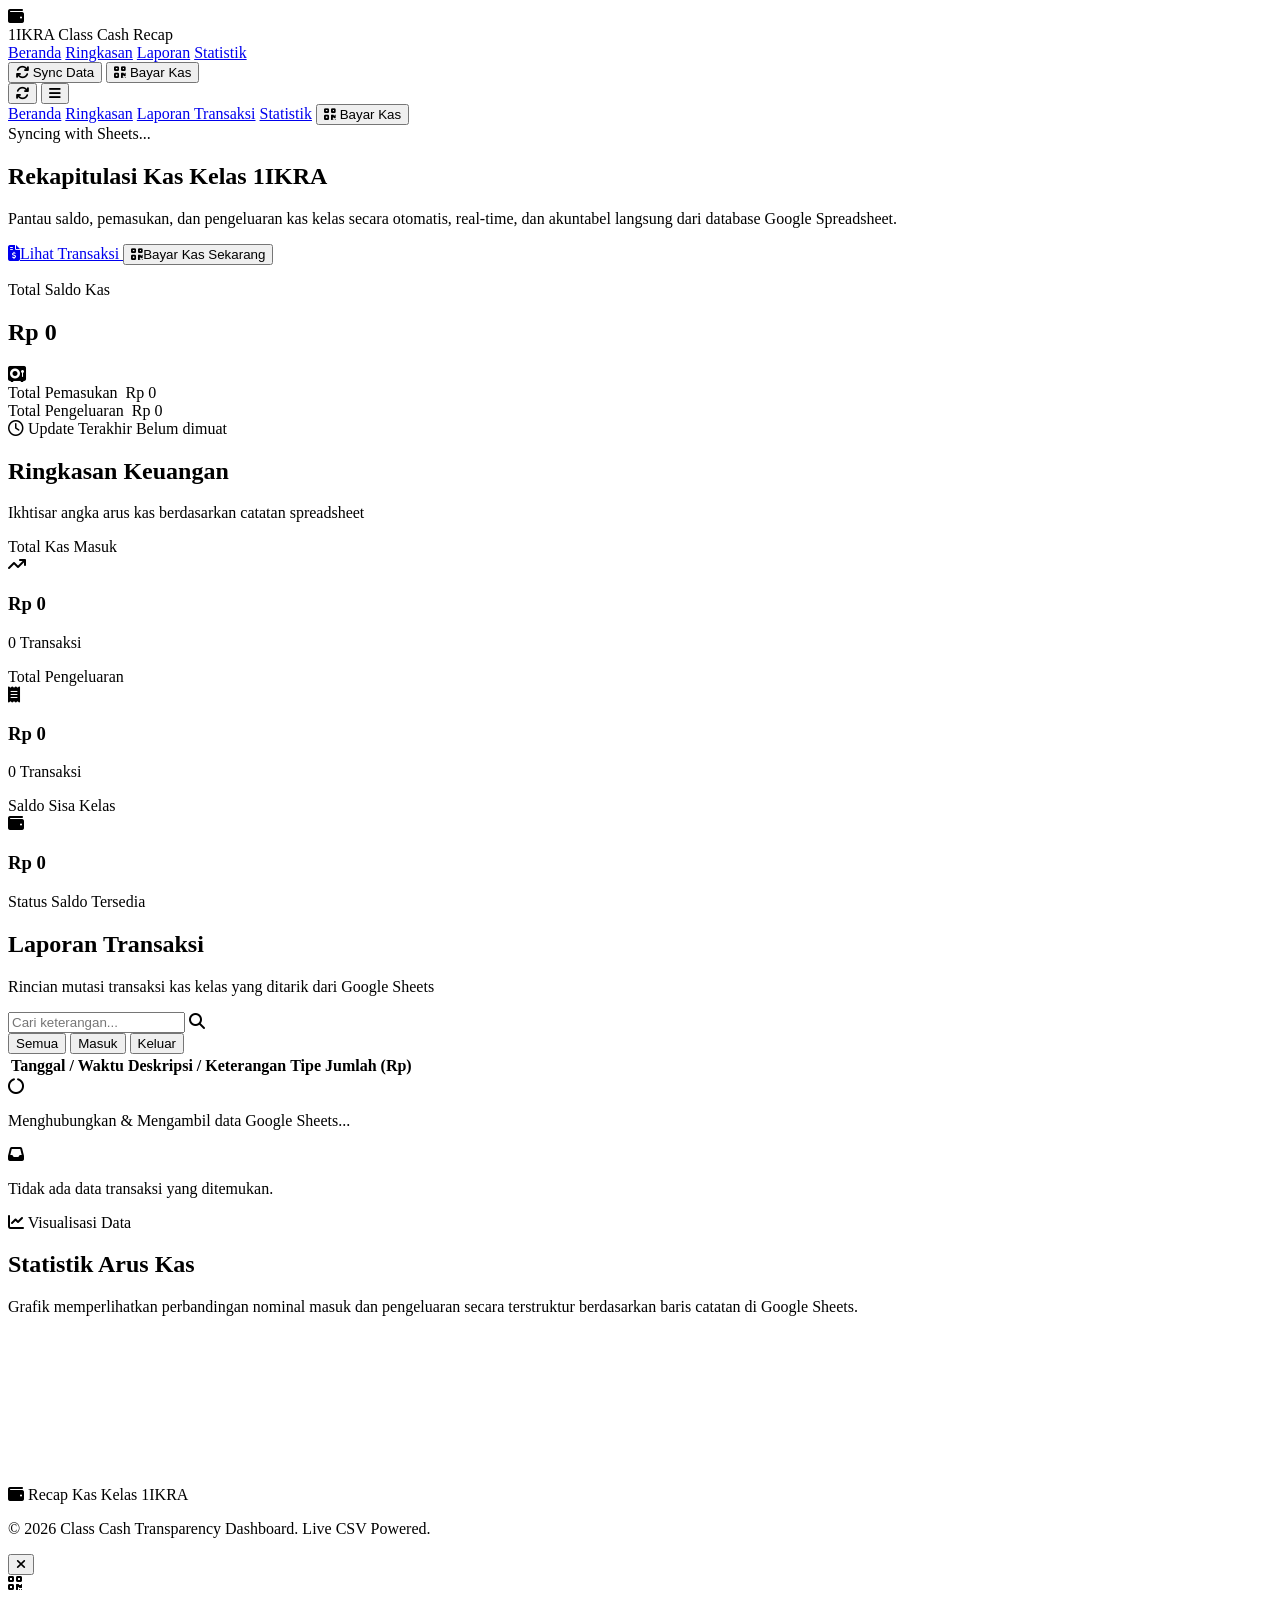
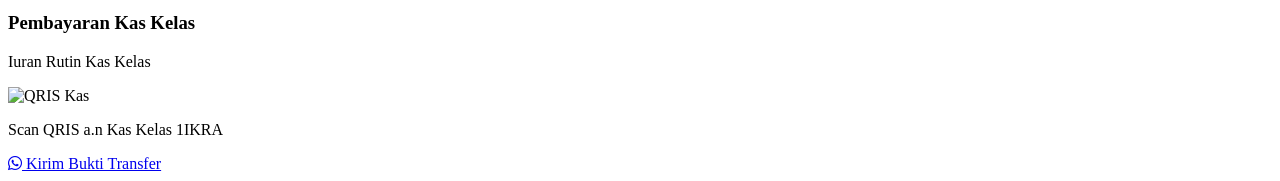
==== index.html @ 141a4d91 "perubahan pertama" ====
<!DOCTYPE html>
<html lang="id" class="scroll-smooth">
<head>
    <meta charset="UTF-8">
    <meta name="viewport" content="width=device-width, initial-scale=1.0">
    <title>Recap Kas Kelas - Live Google Sheets</title>
    <!-- Tailwind CSS CDN -->
    <script src="https://cdn.tailwindcss.com"></script>
    <!-- Font Awesome Icons -->
    <link rel="stylesheet" href="https://cdnjs.cloudflare.com/ajax/libs/font-awesome/6.4.0/css/all.min.css">
    <!-- Google Fonts Inter -->
    <link href="https://fonts.googleapis.com/css2?family=Inter:wght@300;400;500;600;700;800&display=swap" rel="stylesheet">
    <!-- Chart.js CDN -->
    <script src="https://cdn.jsdelivr.net/npm/chart.js"></script>
    <!-- PapaParse CDN for Google Sheets CSV Processing -->
    <script src="https://cdnjs.cloudflare.com/ajax/libs/PapaParse/5.3.2/papaparse.min.js"></script>
    <!-- Custom Stylesheet -->
    <link rel="stylesheet" href="style.css">
</head>
<body class="bg-slate-50 text-slate-800 font-sans antialiased selection:bg-indigo-500 selection:text-white min-h-screen flex flex-col justify-between">

    <!-- Header & Navigation -->
    <header class="sticky top-0 z-40 bg-white/90 backdrop-blur-md border-b border-slate-200 transition-all">
        <div class="max-w-7xl mx-auto px-4 sm:px-6 lg:px-8">
            <div class="flex items-center justify-between h-16">
                <!-- Logo / Class Name -->
                <div class="flex items-center space-x-3">
                    <div class="w-10 h-10 rounded-xl bg-gradient-to-tr from-indigo-600 to-indigo-400 flex items-center justify-center text-white shadow-md shadow-indigo-200">
                        <i class="fa-solid font-bold text-xl fa-wallet"></i>
                    </div>
                    <div>
                        <span class="text-lg font-bold text-slate-900 tracking-tight block leading-tight" id="class-title">1IKRA</span>
                        <span class="text-xs font-medium text-indigo-600 block leading-none">Class Cash Recap</span>
                    </div>
                </div>

                <!-- Desktop Navigation -->
                <nav class="hidden md:flex items-center space-x-1 lg:space-x-2 font-medium text-sm text-slate-600">
                    <a href="#beranda" class="px-3 py-2 rounded-lg hover:text-indigo-600 hover:bg-slate-100 transition-all">Beranda</a>
                    <a href="#ringkasan" class="px-3 py-2 rounded-lg hover:text-indigo-600 hover:bg-slate-100 transition-all">Ringkasan</a>
                    <a href="#transaksi" class="px-3 py-2 rounded-lg hover:text-indigo-600 hover:bg-slate-100 transition-all">Laporan</a>
                    <a href="#statistik" class="px-3 py-2 rounded-lg hover:text-indigo-600 hover:bg-slate-100 transition-all">Statistik</a>
                </nav>

                <!-- Action & Sync Buttons -->
                <div class="hidden md:flex items-center space-x-3">
                    <button onclick="fetchSheetData()" class="bg-slate-100 hover:bg-slate-200 text-slate-700 font-medium text-sm px-3.5 py-2 rounded-xl transition-all flex items-center space-x-2 border border-slate-200">
                        <i class="fa-solid fa-arrows-rotate text-xs" id="sync-icon"></i>
                        <span>Sync Data</span>
                    </button>
                    <button onclick="openPayModal()" class="bg-indigo-600 hover:bg-indigo-700 text-white font-medium text-sm px-4 py-2 rounded-xl shadow-sm hover:shadow transition-all flex items-center space-x-2">
                        <i class="fa-solid fa-qrcode"></i>
                        <span>Bayar Kas</span>
                    </button>
                </div>

                <!-- Mobile Menu Button -->
                <div class="md:hidden flex items-center space-x-2">
                    <button onclick="fetchSheetData()" class="p-2 rounded-lg text-slate-600 hover:bg-slate-100">
                        <i class="fa-solid fa-arrows-rotate text-base" id="sync-icon-mobile"></i>
                    </button>
                    <button id="mobile-menu-btn" class="p-2 rounded-lg text-slate-600 hover:text-slate-900 hover:bg-slate-100 focus:outline-none">
                        <i class="fa-solid fa-bars text-xl" id="menu-icon"></i>
                    </button>
                </div>
            </div>
        </div>

        <!-- Mobile Menu Nav -->
        <div id="mobile-menu" class="hidden md:hidden border-b border-slate-200 bg-white px-4 pt-2 pb-4 space-y-1">
            <a href="#beranda" class="mobile-link block px-3 py-2 rounded-md text-base font-medium text-slate-700 hover:bg-indigo-50 hover:text-indigo-600">Beranda</a>
            <a href="#ringkasan" class="mobile-link block px-3 py-2 rounded-md text-base font-medium text-slate-700 hover:bg-indigo-50 hover:text-indigo-600">Ringkasan</a>
            <a href="#transaksi" class="mobile-link block px-3 py-2 rounded-md text-base font-medium text-slate-700 hover:bg-indigo-50 hover:text-indigo-600">Laporan Transaksi</a>
            <a href="#statistik" class="mobile-link block px-3 py-2 rounded-md text-base font-medium text-slate-700 hover:bg-indigo-50 hover:text-indigo-600">Statistik</a>
            <button onclick="openPayModal()" class="w-full mt-2 bg-indigo-600 text-white font-medium px-4 py-2 rounded-xl shadow-sm hover:bg-indigo-700 transition-all flex items-center justify-center space-x-2">
                <i class="fa-solid fa-qrcode"></i>
                <span>Bayar Kas</span>
            </button>
        </div>
    </header>

    <main class="flex-grow">
        <!-- Hero Section -->
        <section id="beranda" class="relative overflow-hidden pt-12 pb-16 lg:pt-20 lg:pb-24 bg-gradient-to-b from-indigo-50/50 via-slate-50 to-slate-50">
            <div class="max-w-7xl mx-auto px-4 sm:px-6 lg:px-8">
                <div class="grid grid-cols-1 lg:grid-cols-12 gap-12 items-center">
                    
                    <!-- Left Hero Content -->
                    <div class="lg:col-span-7 space-y-6 text-center lg:text-left">
                        <div class="inline-flex items-center space-x-2 px-3.5 py-1.5 rounded-full bg-indigo-100/80 text-indigo-700 text-xs font-semibold tracking-wide uppercase">
                            <span class="w-2 h-2 rounded-full bg-emerald-500 animate-ping"></span>
                            <span id="sync-status">Live Google Sheets Sync</span>
                        </div>
                        
                        <h1 class="text-4xl sm:text-5xl lg:text-6xl font-extrabold text-slate-900 tracking-tight leading-tight">
                            Rekapitulasi Kas Kelas <span class="text-indigo-600 underline decoration-indigo-300 decoration-wavy decoration-2">1IKRA</span>
                        </h1>
                        
                        <p class="text-base sm:text-lg text-slate-600 max-w-2xl mx-auto lg:mx-0 leading-relaxed">
                            Pantau saldo, pemasukan, dan pengeluaran kas kelas secara otomatis, real-time, dan akuntabel langsung dari database Google Spreadsheet.
                        </p>
                        
                        <div class="flex flex-col sm:flex-row items-center justify-center lg:justify-start gap-3 sm:gap-4 pt-2">
                            <a href="#transaksi" class="w-full sm:w-auto px-6 py-3.5 rounded-xl bg-indigo-600 hover:bg-indigo-700 text-white font-semibold text-center shadow-lg shadow-indigo-200 transition-all hover:-translate-y-0.5">
                                <i class="fa-solid fa-file-invoice-dollar mr-2"></i>Lihat Transaksi
                            </a>
                            <button onclick="openPayModal()" class="w-full sm:w-auto px-6 py-3.5 rounded-xl bg-white hover:bg-slate-50 text-slate-800 font-semibold border border-slate-200 text-center shadow-sm transition-all hover:border-slate-300">
                                <i class="fa-solid fa-qrcode mr-2 text-indigo-600"></i>Bayar Kas Sekarang
                            </button>
                        </div>
                    </div>

                    <!-- Right Main Balance Summary Widget -->
                    <div class="lg:col-span-5">
                        <div class="relative bg-gradient-to-br from-slate-900 via-indigo-950 to-slate-900 text-white rounded-3xl p-6 sm:p-8 shadow-2xl border border-slate-800 overflow-hidden">
                            <div class="absolute -top-12 -right-12 w-40 h-40 bg-indigo-500/20 rounded-full blur-2xl pointer-events-none"></div>
                            <div class="absolute -bottom-12 -left-12 w-40 h-40 bg-emerald-500/10 rounded-full blur-2xl pointer-events-none"></div>

                            <div class="relative z-10 space-y-6">
                                <div class="flex justify-between items-start">
                                    <div>
                                        <p class="text-xs uppercase tracking-wider font-medium text-indigo-300">Total Saldo Kas</p>
                                        <h2 class="text-3xl sm:text-4xl font-extrabold text-white mt-1" id="hero-saldo-saat-ini">Rp 0</h2>
                                    </div>
                                    <div class="p-3 bg-white/10 backdrop-blur-md rounded-2xl border border-white/10 text-emerald-400">
                                        <i class="fa-solid fa-vault text-2xl"></i>
                                    </div>
                                </div>

                                <div class="pt-4 border-t border-white/10 grid grid-cols-2 gap-4">
                                    <div>
                                        <span class="text-xs text-slate-400 font-medium block">Total Pemasukan</span>
                                        <span class="text-lg font-bold text-emerald-400 flex items-center mt-0.5">
                                            <i class="fa-solid fa-arrow-down-left text-xs mr-1.5"></i>
                                            <span id="hero-total-masuk">Rp 0</span>
                                        </span>
                                    </div>
                                    <div>
                                        <span class="text-xs text-slate-400 font-medium block">Total Pengeluaran</span>
                                        <span class="text-lg font-bold text-rose-400 flex items-center mt-0.5">
                                            <i class="fa-solid fa-arrow-up-right text-xs mr-1.5"></i>
                                            <span id="hero-total-keluar">Rp 0</span>
                                        </span>
                                    </div>
                                </div>

                                <div class="bg-white/5 rounded-2xl p-3.5 border border-white/10 flex items-center justify-between text-xs text-slate-300">
                                    <span class="flex items-center">
                                        <i class="fa-regular fa-clock text-indigo-400 mr-2"></i> Update Terakhir
                                    </span>
                                    <span class="font-semibold text-white" id="last-update-time">Belum dimuat</span>
                                </div>
                            </div>
                        </div>
                    </div>

                </div>
            </div>
        </section>

        <!-- Ringkasan Keuangan Cards Section -->
        <section id="ringkasan" class="py-10 bg-slate-50 border-t border-slate-200/60">
            <div class="max-w-7xl mx-auto px-4 sm:px-6 lg:px-8">
                <div class="mb-8">
                    <h2 class="text-2xl font-bold text-slate-900">Ringkasan Keuangan</h2>
                    <p class="text-slate-500 text-sm mt-1">Ikhtisar angka arus kas berdasarkan catatan spreadsheet</p>
                </div>

                <div class="grid grid-cols-1 sm:grid-cols-2 lg:grid-cols-3 gap-5">
                    <!-- Card 1: Pemasukan -->
                    <div class="bg-white p-6 rounded-2xl border border-slate-200/80 shadow-sm hover:shadow-md transition-all">
                        <div class="flex items-center justify-between">
                            <span class="text-xs font-semibold text-slate-500 uppercase tracking-wider">Total Kas Masuk</span>
                            <div class="w-10 h-10 rounded-xl bg-emerald-50 text-emerald-600 flex items-center justify-center">
                                <i class="fa-solid fa-arrow-trend-up text-lg"></i>
                            </div>
                        </div>
                        <div class="mt-4">
                            <h3 class="text-2xl font-bold text-slate-900" id="card-masuk">Rp 0</h3>
                            <p class="text-xs text-slate-500 font-medium mt-1" id="card-masuk-count">0 Transaksi</p>
                        </div>
                    </div>

                    <!-- Card 2: Pengeluaran -->
                    <div class="bg-white p-6 rounded-2xl border border-slate-200/80 shadow-sm hover:shadow-md transition-all">
                        <div class="flex items-center justify-between">
                            <span class="text-xs font-semibold text-slate-500 uppercase tracking-wider">Total Pengeluaran</span>
                            <div class="w-10 h-10 rounded-xl bg-rose-50 text-rose-600 flex items-center justify-center">
                                <i class="fa-solid fa-receipt text-lg"></i>
                            </div>
                        </div>
                        <div class="mt-4">
                            <h3 class="text-2xl font-bold text-slate-900" id="card-keluar">Rp 0</h3>
                            <p class="text-xs text-slate-500 font-medium mt-1" id="card-keluar-count">0 Transaksi</p>
                        </div>
                    </div>

                    <!-- Card 3: Saldo Bersih -->
                    <div class="bg-white p-6 rounded-2xl border border-slate-200/80 shadow-sm hover:shadow-md transition-all">
                        <div class="flex items-center justify-between">
                            <span class="text-xs font-semibold text-slate-500 uppercase tracking-wider">Saldo Sisa Kelas</span>
                            <div class="w-10 h-10 rounded-xl bg-indigo-50 text-indigo-600 flex items-center justify-center">
                                <i class="fa-solid fa-wallet text-lg"></i>
                            </div>
                        </div>
                        <div class="mt-4">
                            <h3 class="text-2xl font-bold text-slate-900" id="card-sisa">Rp 0</h3>
                            <p class="text-xs text-indigo-600 font-medium mt-1">Status Saldo Tersedia</p>
                        </div>
                    </div>
                </div>
            </div>
        </section>

        <!-- Transaction Reports Table Section -->
        <section id="transaksi" class="py-12 bg-white border-t border-slate-200/60">
            <div class="max-w-7xl mx-auto px-4 sm:px-6 lg:px-8">
                <div class="flex flex-col md:flex-row md:items-center justify-between gap-4 mb-6">
                    <div>
                        <h2 class="text-2xl font-bold text-slate-900">Laporan Transaksi</h2>
                        <p class="text-slate-500 text-sm">Rincian mutasi transaksi kas kelas yang ditarik dari Google Sheets</p>
                    </div>

                    <!-- Controls: Search & Filter Tabs -->
                    <div class="flex flex-col sm:flex-row items-stretch sm:items-center gap-3">
                        <div class="relative">
                            <input type="text" id="tx-search" placeholder="Cari keterangan..." class="w-full sm:w-64 pl-9 pr-4 py-2 text-sm bg-slate-50 border border-slate-200 rounded-xl focus:outline-none focus:ring-2 focus:ring-indigo-500 focus:bg-white transition-all">
                            <i class="fa-solid fa-magnifying-glass absolute left-3 top-2.5 text-slate-400 text-sm"></i>
                        </div>

                        <div class="flex bg-slate-100 p-1 rounded-xl text-xs font-semibold">
                            <button onclick="filterTransactions('all')" id="btn-tab-all" class="tx-tab px-3 py-1.5 rounded-lg bg-white shadow-sm text-slate-800 transition-all">Semua</button>
                            <button onclick="filterTransactions('masuk')" id="btn-tab-masuk" class="tx-tab px-3 py-1.5 rounded-lg text-slate-600 hover:text-slate-900 transition-all">Masuk</button>
                            <button onclick="filterTransactions('keluar')" id="btn-tab-keluar" class="tx-tab px-3 py-1.5 rounded-lg text-slate-600 hover:text-slate-900 transition-all">Keluar</button>
                        </div>
                    </div>
                </div>

                <!-- Table -->
                <div class="bg-white rounded-2xl border border-slate-200 overflow-hidden shadow-sm">
                    <div class="overflow-x-auto">
                        <table class="w-full text-left border-collapse">
                            <thead>
                                <tr class="bg-slate-50 border-b border-slate-200 text-xs font-bold text-slate-500 uppercase tracking-wider">
                                    <th class="py-3.5 px-4 sm:px-6">Tanggal / Waktu</th>
                                    <th class="py-3.5 px-4 sm:px-6">Deskripsi / Keterangan</th>
                                    <th class="py-3.5 px-4 sm:px-6">Tipe</th>
                                    <th class="py-3.5 px-4 sm:px-6 text-right">Jumlah (Rp)</th>
                                </tr>
                            </thead>
                            <tbody id="tx-table-body" class="divide-y divide-slate-100 text-sm text-slate-700">
                                <!-- JavaScript dynamically injected content -->
                            </tbody>
                        </table>
                    </div>
                    
                    <!-- Empty State / Loading State placeholder -->
                    <div id="tx-loading" class="py-12 text-center">
                        <i class="fa-solid fa-circle-notch fa-spin text-3xl text-indigo-600 mb-2"></i>
                        <p class="text-slate-500 font-medium text-sm">Menghubungkan & Mengambil data Google Sheets...</p>
                    </div>
                    <div id="tx-empty" class="hidden py-12 text-center">
                        <i class="fa-solid fa-inbox text-4xl text-slate-300 mb-2"></i>
                        <p class="text-slate-500 font-medium">Tidak ada data transaksi yang ditemukan.</p>
                    </div>
                </div>
            </div>
        </section>

        <!-- Chart Section -->
        <section id="statistik" class="py-12 bg-slate-50 border-t border-slate-200/60">
            <div class="max-w-7xl mx-auto px-4 sm:px-6 lg:px-8">
                <div class="grid grid-cols-1 lg:grid-cols-12 gap-8 items-center">
                    <div class="lg:col-span-4 space-y-4">
                        <div class="inline-flex items-center space-x-2 px-3 py-1 rounded-full bg-indigo-100 text-indigo-700 text-xs font-semibold">
                            <i class="fa-solid fa-chart-line"></i>
                            <span>Visualisasi Data</span>
                        </div>
                        <h2 class="text-2xl sm:text-3xl font-bold text-slate-900">Statistik Arus Kas</h2>
                        <p class="text-slate-600 text-sm leading-relaxed">
                            Grafik memperlihatkan perbandingan nominal masuk dan pengeluaran secara terstruktur berdasarkan baris catatan di Google Sheets.
                        </p>
                    </div>

                    <div class="lg:col-span-8 bg-white p-4 sm:p-6 rounded-2xl border border-slate-200 shadow-sm">
                        <div class="relative w-full h-[320px]">
                            <canvas id="cashChart"></canvas>
                        </div>
                    </div>
                </div>
            </div>
        </section>
    </main>

    <!-- Footer -->
    <footer class="bg-slate-900 text-slate-400 text-xs py-10 border-t border-slate-800">
        <div class="max-w-7xl mx-auto px-4 sm:px-6 lg:px-8">
            <div class="flex flex-col sm:flex-row justify-between items-center gap-4">
                <div class="flex items-center space-x-2 text-white">
                    <i class="fa-solid fa-wallet text-indigo-400 text-lg"></i>
                    <span class="font-bold text-sm">Recap Kas Kelas 1IKRA</span>
                </div>
                <p>&copy; 2026 Class Cash Transparency Dashboard. Live CSV Powered.</p>
            </div>
        </div>
    </footer>

    <!-- Payment Modal -->
    <div id="payModal" class="fixed inset-0 z-50 hidden bg-slate-900/60 backdrop-blur-sm flex items-center justify-center p-4">
        <div class="bg-white rounded-3xl max-w-md w-full p-6 shadow-2xl border border-slate-100 relative">
            <button onclick="closePayModal()" class="absolute top-4 right-4 w-8 h-8 rounded-full bg-slate-100 text-slate-500 hover:bg-slate-200 flex items-center justify-center">
                <i class="fa-solid fa-xmark"></i>
            </button>

            <div class="text-center space-y-3">
                <div class="w-12 h-12 bg-indigo-50 text-indigo-600 rounded-2xl flex items-center justify-center mx-auto text-xl">
                    <i class="fa-solid fa-qrcode"></i>
                </div>
                <h3 class="text-xl font-bold text-slate-900">Pembayaran Kas Kelas</h3>
                <p class="text-xs text-slate-500">Iuran Rutin Kas Kelas</p>
            </div>

            <div class="my-6 p-4 bg-slate-50 rounded-2xl border border-slate-200 text-center space-y-3">
                <div class="bg-white p-3 rounded-xl inline-block shadow-sm border border-slate-200">
                    <img src="https://api.qrserver.com/v1/create-qr-code/?size=160x160&data=KasClass1IKRA" alt="QRIS Kas" class="w-40 h-40 mx-auto">
                </div>
                <p class="text-xs font-semibold text-slate-700">Scan QRIS a.n Kas Kelas 1IKRA</p>
            </div>

            <div>
                <a href="https://wa.me/" target="_blank" class="w-full bg-emerald-600 hover:bg-emerald-700 text-white font-semibold py-3 px-4 rounded-xl flex items-center justify-center space-x-2 text-sm shadow-md transition-all">
                    <i class="fa-brands fa-whatsapp text-lg"></i>
                    <span>Kirim Bukti Transfer</span>
                </a>
            </div>
        </div>
    </div>

    <!-- Custom Script File -->
    <script src="script.js"></script>
</body>
</html>
---- style.css ----
/* Custom Scrollbar Styles */
::-webkit-scrollbar {
width: 8px;
height: 8px;
}

::-webkit-scrollbar-track {
background: #f1f5f9;
}

::-webkit-scrollbar-thumb {
background: #cbd5e1;
border-radius: 4px;
}

::-webkit-scrollbar-thumb:hover {
background: #94a3b8;
}

/* Custom Animation Utilities */
@keyframes spin-once {
0% { transform: rotate(0deg); }
100% { transform: rotate(360deg); }
}

.spin-active {
animation: spin-once 0.8s linear;
}
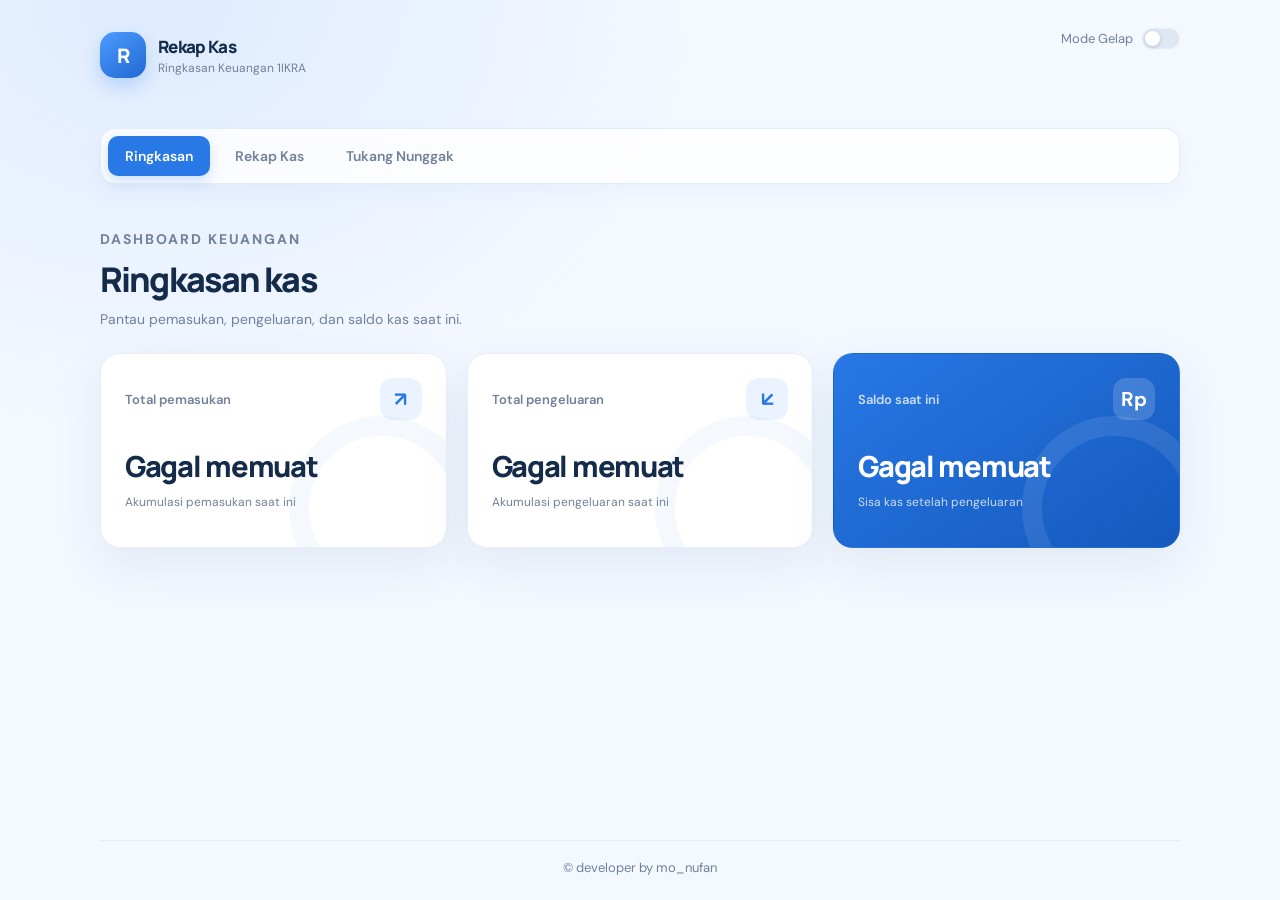
==== commit ae06ed9f: "perubahan" ====
--- a/index.html
+++ b/index.html
@@ -1,342 +1,70 @@
-<!DOCTYPE html>
-<html lang="id" class="scroll-smooth">
-<head>
-    <meta charset="UTF-8">
-    <meta name="viewport" content="width=device-width, initial-scale=1.0">
-    <title>Recap Kas Kelas - Live Google Sheets</title>
-    <!-- Tailwind CSS CDN -->
-    <script src="https://cdn.tailwindcss.com"></script>
-    <!-- Font Awesome Icons -->
-    <link rel="stylesheet" href="https://cdnjs.cloudflare.com/ajax/libs/font-awesome/6.4.0/css/all.min.css">
-    <!-- Google Fonts Inter -->
-    <link href="https://fonts.googleapis.com/css2?family=Inter:wght@300;400;500;600;700;800&display=swap" rel="stylesheet">
-    <!-- Chart.js CDN -->
-    <script src="https://cdn.jsdelivr.net/npm/chart.js"></script>
-    <!-- PapaParse CDN for Google Sheets CSV Processing -->
-    <script src="https://cdnjs.cloudflare.com/ajax/libs/PapaParse/5.3.2/papaparse.min.js"></script>
-    <!-- Custom Stylesheet -->
-    <link rel="stylesheet" href="style.css">
-</head>
-<body class="bg-slate-50 text-slate-800 font-sans antialiased selection:bg-indigo-500 selection:text-white min-h-screen flex flex-col justify-between">
-
-    <!-- Header & Navigation -->
-    <header class="sticky top-0 z-40 bg-white/90 backdrop-blur-md border-b border-slate-200 transition-all">
-        <div class="max-w-7xl mx-auto px-4 sm:px-6 lg:px-8">
-            <div class="flex items-center justify-between h-16">
-                <!-- Logo / Class Name -->
-                <div class="flex items-center space-x-3">
-                    <div class="w-10 h-10 rounded-xl bg-gradient-to-tr from-indigo-600 to-indigo-400 flex items-center justify-center text-white shadow-md shadow-indigo-200">
-                        <i class="fa-solid font-bold text-xl fa-wallet"></i>
-                    </div>
-                    <div>
-                        <span class="text-lg font-bold text-slate-900 tracking-tight block leading-tight" id="class-title">1IKRA</span>
-                        <span class="text-xs font-medium text-indigo-600 block leading-none">Class Cash Recap</span>
-                    </div>
-                </div>
-
-                <!-- Desktop Navigation -->
-                <nav class="hidden md:flex items-center space-x-1 lg:space-x-2 font-medium text-sm text-slate-600">
-                    <a href="#beranda" class="px-3 py-2 rounded-lg hover:text-indigo-600 hover:bg-slate-100 transition-all">Beranda</a>
-                    <a href="#ringkasan" class="px-3 py-2 rounded-lg hover:text-indigo-600 hover:bg-slate-100 transition-all">Ringkasan</a>
-                    <a href="#transaksi" class="px-3 py-2 rounded-lg hover:text-indigo-600 hover:bg-slate-100 transition-all">Laporan</a>
-                    <a href="#statistik" class="px-3 py-2 rounded-lg hover:text-indigo-600 hover:bg-slate-100 transition-all">Statistik</a>
-                </nav>
-
-                <!-- Action & Sync Buttons -->
-                <div class="hidden md:flex items-center space-x-3">
-                    <button onclick="fetchSheetData()" class="bg-slate-100 hover:bg-slate-200 text-slate-700 font-medium text-sm px-3.5 py-2 rounded-xl transition-all flex items-center space-x-2 border border-slate-200">
-                        <i class="fa-solid fa-arrows-rotate text-xs" id="sync-icon"></i>
-                        <span>Sync Data</span>
-                    </button>
-                    <button onclick="openPayModal()" class="bg-indigo-600 hover:bg-indigo-700 text-white font-medium text-sm px-4 py-2 rounded-xl shadow-sm hover:shadow transition-all flex items-center space-x-2">
-                        <i class="fa-solid fa-qrcode"></i>
-                        <span>Bayar Kas</span>
-                    </button>
-                </div>
-
-                <!-- Mobile Menu Button -->
-                <div class="md:hidden flex items-center space-x-2">
-                    <button onclick="fetchSheetData()" class="p-2 rounded-lg text-slate-600 hover:bg-slate-100">
-                        <i class="fa-solid fa-arrows-rotate text-base" id="sync-icon-mobile"></i>
-                    </button>
-                    <button id="mobile-menu-btn" class="p-2 rounded-lg text-slate-600 hover:text-slate-900 hover:bg-slate-100 focus:outline-none">
-                        <i class="fa-solid fa-bars text-xl" id="menu-icon"></i>
-                    </button>
-                </div>
+<!doctype html>
+<html lang="id">
+  <head>
+    <meta charset="UTF-8" />
+    <meta name="viewport" content="width=device-width, initial-scale=1.0" />
+    <meta name="theme-color" content="#f4f8ff" />
+    <title>Rekap Kas | Ringkasan</title>
+    <link rel="stylesheet" href="main.css" />
+  </head>
+  <body>
+    <header>
+      <div class="brand">
+        <div class="brand-mark" aria-hidden="true">R</div>
+        <div>
+          <p class="brand-name">Rekap Kas</p>
+          <p class="brand-caption">Ringkasan Keuangan 1IKRA</p>
+        </div>
+      </div>
+    </header>
+    <div id="mode-toggle">
+      <label for="mode-switch">Mode Gelap</label>
+      <input type="checkbox" id="mode-switch" />
+    </div>
+    <div id="navbar">
+      <a href="index.html" aria-current="page">Ringkasan</a>
+      <a href="main.html">Rekap Kas</a>
+      <a href="nunggak.html">Tukang Nunggak</a>
+    </div>
+    <main>
+      <section aria-labelledby="summary-title">
+        <div class="page-heading">
+          <p class="eyebrow">Dashboard keuangan</p>
+          <h1 id="summary-title">Ringkasan kas</h1>
+          <p>Pantau pemasukan, pengeluaran, dan saldo kas saat ini.</p>
+        </div>
+        <div class="summary-grid">
+          <article class="summary-card">
+            <div class="card-topline">
+              <p class="card-label">Total pemasukan</p>
+              <span class="card-icon" aria-hidden="true">↗</span>
             </div>
+            <h2 id="total-pemasukan">-</h2>
+            <p class="card-note">Akumulasi pemasukan saat ini</p>
+          </article>
+          <article class="summary-card">
+            <div class="card-topline">
+              <p class="card-label">Total pengeluaran</p>
+              <span class="card-icon" aria-hidden="true">↙</span>
+            </div>
+            <h2 id="total-pengeluaran">-</h2>
+            <p class="card-note">Akumulasi pengeluaran saat ini</p>
+          </article>
+          <article class="summary-card balance">
+            <div class="card-topline">
+              <p class="card-label">Saldo saat ini</p>
+              <span class="card-icon" aria-hidden="true">Rp</span>
+            </div>
+            <h2 id="saldo">-</h2>
+            <p class="card-note">Sisa kas setelah pengeluaran</p>
+          </article>
         </div>
-
-        <!-- Mobile Menu Nav -->
-        <div id="mobile-menu" class="hidden md:hidden border-b border-slate-200 bg-white px-4 pt-2 pb-4 space-y-1">
-            <a href="#beranda" class="mobile-link block px-3 py-2 rounded-md text-base font-medium text-slate-700 hover:bg-indigo-50 hover:text-indigo-600">Beranda</a>
-            <a href="#ringkasan" class="mobile-link block px-3 py-2 rounded-md text-base font-medium text-slate-700 hover:bg-indigo-50 hover:text-indigo-600">Ringkasan</a>
-            <a href="#transaksi" class="mobile-link block px-3 py-2 rounded-md text-base font-medium text-slate-700 hover:bg-indigo-50 hover:text-indigo-600">Laporan Transaksi</a>
-            <a href="#statistik" class="mobile-link block px-3 py-2 rounded-md text-base font-medium text-slate-700 hover:bg-indigo-50 hover:text-indigo-600">Statistik</a>
-            <button onclick="openPayModal()" class="w-full mt-2 bg-indigo-600 text-white font-medium px-4 py-2 rounded-xl shadow-sm hover:bg-indigo-700 transition-all flex items-center justify-center space-x-2">
-                <i class="fa-solid fa-qrcode"></i>
-                <span>Bayar Kas</span>
-            </button>
-        </div>
-    </header>
-
-    <main class="flex-grow">
-        <!-- Hero Section -->
-        <section id="beranda" class="relative overflow-hidden pt-12 pb-16 lg:pt-20 lg:pb-24 bg-gradient-to-b from-indigo-50/50 via-slate-50 to-slate-50">
-            <div class="max-w-7xl mx-auto px-4 sm:px-6 lg:px-8">
-                <div class="grid grid-cols-1 lg:grid-cols-12 gap-12 items-center">
-                    
-                    <!-- Left Hero Content -->
-                    <div class="lg:col-span-7 space-y-6 text-center lg:text-left">
-                        <div class="inline-flex items-center space-x-2 px-3.5 py-1.5 rounded-full bg-indigo-100/80 text-indigo-700 text-xs font-semibold tracking-wide uppercase">
-                            <span class="w-2 h-2 rounded-full bg-emerald-500 animate-ping"></span>
-                            <span id="sync-status">Live Google Sheets Sync</span>
-                        </div>
-                        
-                        <h1 class="text-4xl sm:text-5xl lg:text-6xl font-extrabold text-slate-900 tracking-tight leading-tight">
-                            Rekapitulasi Kas Kelas <span class="text-indigo-600 underline decoration-indigo-300 decoration-wavy decoration-2">1IKRA</span>
-                        </h1>
-                        
-                        <p class="text-base sm:text-lg text-slate-600 max-w-2xl mx-auto lg:mx-0 leading-relaxed">
-                            Pantau saldo, pemasukan, dan pengeluaran kas kelas secara otomatis, real-time, dan akuntabel langsung dari database Google Spreadsheet.
-                        </p>
-                        
-                        <div class="flex flex-col sm:flex-row items-center justify-center lg:justify-start gap-3 sm:gap-4 pt-2">
-                            <a href="#transaksi" class="w-full sm:w-auto px-6 py-3.5 rounded-xl bg-indigo-600 hover:bg-indigo-700 text-white font-semibold text-center shadow-lg shadow-indigo-200 transition-all hover:-translate-y-0.5">
-                                <i class="fa-solid fa-file-invoice-dollar mr-2"></i>Lihat Transaksi
-                            </a>
-                            <button onclick="openPayModal()" class="w-full sm:w-auto px-6 py-3.5 rounded-xl bg-white hover:bg-slate-50 text-slate-800 font-semibold border border-slate-200 text-center shadow-sm transition-all hover:border-slate-300">
-                                <i class="fa-solid fa-qrcode mr-2 text-indigo-600"></i>Bayar Kas Sekarang
-                            </button>
-                        </div>
-                    </div>
-
-                    <!-- Right Main Balance Summary Widget -->
-                    <div class="lg:col-span-5">
-                        <div class="relative bg-gradient-to-br from-slate-900 via-indigo-950 to-slate-900 text-white rounded-3xl p-6 sm:p-8 shadow-2xl border border-slate-800 overflow-hidden">
-                            <div class="absolute -top-12 -right-12 w-40 h-40 bg-indigo-500/20 rounded-full blur-2xl pointer-events-none"></div>
-                            <div class="absolute -bottom-12 -left-12 w-40 h-40 bg-emerald-500/10 rounded-full blur-2xl pointer-events-none"></div>
-
-                            <div class="relative z-10 space-y-6">
-                                <div class="flex justify-between items-start">
-                                    <div>
-                                        <p class="text-xs uppercase tracking-wider font-medium text-indigo-300">Total Saldo Kas</p>
-                                        <h2 class="text-3xl sm:text-4xl font-extrabold text-white mt-1" id="hero-saldo-saat-ini">Rp 0</h2>
-                                    </div>
-                                    <div class="p-3 bg-white/10 backdrop-blur-md rounded-2xl border border-white/10 text-emerald-400">
-                                        <i class="fa-solid fa-vault text-2xl"></i>
-                                    </div>
-                                </div>
-
-                                <div class="pt-4 border-t border-white/10 grid grid-cols-2 gap-4">
-                                    <div>
-                                        <span class="text-xs text-slate-400 font-medium block">Total Pemasukan</span>
-                                        <span class="text-lg font-bold text-emerald-400 flex items-center mt-0.5">
-                                            <i class="fa-solid fa-arrow-down-left text-xs mr-1.5"></i>
-                                            <span id="hero-total-masuk">Rp 0</span>
-                                        </span>
-                                    </div>
-                                    <div>
-                                        <span class="text-xs text-slate-400 font-medium block">Total Pengeluaran</span>
-                                        <span class="text-lg font-bold text-rose-400 flex items-center mt-0.5">
-                                            <i class="fa-solid fa-arrow-up-right text-xs mr-1.5"></i>
-                                            <span id="hero-total-keluar">Rp 0</span>
-                                        </span>
-                                    </div>
-                                </div>
-
-                                <div class="bg-white/5 rounded-2xl p-3.5 border border-white/10 flex items-center justify-between text-xs text-slate-300">
-                                    <span class="flex items-center">
-                                        <i class="fa-regular fa-clock text-indigo-400 mr-2"></i> Update Terakhir
-                                    </span>
-                                    <span class="font-semibold text-white" id="last-update-time">Belum dimuat</span>
-                                </div>
-                            </div>
-                        </div>
-                    </div>
-
-                </div>
-            </div>
-        </section>
-
-        <!-- Ringkasan Keuangan Cards Section -->
-        <section id="ringkasan" class="py-10 bg-slate-50 border-t border-slate-200/60">
-            <div class="max-w-7xl mx-auto px-4 sm:px-6 lg:px-8">
-                <div class="mb-8">
-                    <h2 class="text-2xl font-bold text-slate-900">Ringkasan Keuangan</h2>
-                    <p class="text-slate-500 text-sm mt-1">Ikhtisar angka arus kas berdasarkan catatan spreadsheet</p>
-                </div>
-
-                <div class="grid grid-cols-1 sm:grid-cols-2 lg:grid-cols-3 gap-5">
-                    <!-- Card 1: Pemasukan -->
-                    <div class="bg-white p-6 rounded-2xl border border-slate-200/80 shadow-sm hover:shadow-md transition-all">
-                        <div class="flex items-center justify-between">
-                            <span class="text-xs font-semibold text-slate-500 uppercase tracking-wider">Total Kas Masuk</span>
-                            <div class="w-10 h-10 rounded-xl bg-emerald-50 text-emerald-600 flex items-center justify-center">
-                                <i class="fa-solid fa-arrow-trend-up text-lg"></i>
-                            </div>
-                        </div>
-                        <div class="mt-4">
-                            <h3 class="text-2xl font-bold text-slate-900" id="card-masuk">Rp 0</h3>
-                            <p class="text-xs text-slate-500 font-medium mt-1" id="card-masuk-count">0 Transaksi</p>
-                        </div>
-                    </div>
-
-                    <!-- Card 2: Pengeluaran -->
-                    <div class="bg-white p-6 rounded-2xl border border-slate-200/80 shadow-sm hover:shadow-md transition-all">
-                        <div class="flex items-center justify-between">
-                            <span class="text-xs font-semibold text-slate-500 uppercase tracking-wider">Total Pengeluaran</span>
-                            <div class="w-10 h-10 rounded-xl bg-rose-50 text-rose-600 flex items-center justify-center">
-                                <i class="fa-solid fa-receipt text-lg"></i>
-                            </div>
-                        </div>
-                        <div class="mt-4">
-                            <h3 class="text-2xl font-bold text-slate-900" id="card-keluar">Rp 0</h3>
-                            <p class="text-xs text-slate-500 font-medium mt-1" id="card-keluar-count">0 Transaksi</p>
-                        </div>
-                    </div>
-
-                    <!-- Card 3: Saldo Bersih -->
-                    <div class="bg-white p-6 rounded-2xl border border-slate-200/80 shadow-sm hover:shadow-md transition-all">
-                        <div class="flex items-center justify-between">
-                            <span class="text-xs font-semibold text-slate-500 uppercase tracking-wider">Saldo Sisa Kelas</span>
-                            <div class="w-10 h-10 rounded-xl bg-indigo-50 text-indigo-600 flex items-center justify-center">
-                                <i class="fa-solid fa-wallet text-lg"></i>
-                            </div>
-                        </div>
-                        <div class="mt-4">
-                            <h3 class="text-2xl font-bold text-slate-900" id="card-sisa">Rp 0</h3>
-                            <p class="text-xs text-indigo-600 font-medium mt-1">Status Saldo Tersedia</p>
-                        </div>
-                    </div>
-                </div>
-            </div>
-        </section>
-
-        <!-- Transaction Reports Table Section -->
-        <section id="transaksi" class="py-12 bg-white border-t border-slate-200/60">
-            <div class="max-w-7xl mx-auto px-4 sm:px-6 lg:px-8">
-                <div class="flex flex-col md:flex-row md:items-center justify-between gap-4 mb-6">
-                    <div>
-                        <h2 class="text-2xl font-bold text-slate-900">Laporan Transaksi</h2>
-                        <p class="text-slate-500 text-sm">Rincian mutasi transaksi kas kelas yang ditarik dari Google Sheets</p>
-                    </div>
-
-                    <!-- Controls: Search & Filter Tabs -->
-                    <div class="flex flex-col sm:flex-row items-stretch sm:items-center gap-3">
-                        <div class="relative">
-                            <input type="text" id="tx-search" placeholder="Cari keterangan..." class="w-full sm:w-64 pl-9 pr-4 py-2 text-sm bg-slate-50 border border-slate-200 rounded-xl focus:outline-none focus:ring-2 focus:ring-indigo-500 focus:bg-white transition-all">
-                            <i class="fa-solid fa-magnifying-glass absolute left-3 top-2.5 text-slate-400 text-sm"></i>
-                        </div>
-
-                        <div class="flex bg-slate-100 p-1 rounded-xl text-xs font-semibold">
-                            <button onclick="filterTransactions('all')" id="btn-tab-all" class="tx-tab px-3 py-1.5 rounded-lg bg-white shadow-sm text-slate-800 transition-all">Semua</button>
-                            <button onclick="filterTransactions('masuk')" id="btn-tab-masuk" class="tx-tab px-3 py-1.5 rounded-lg text-slate-600 hover:text-slate-900 transition-all">Masuk</button>
-                            <button onclick="filterTransactions('keluar')" id="btn-tab-keluar" class="tx-tab px-3 py-1.5 rounded-lg text-slate-600 hover:text-slate-900 transition-all">Keluar</button>
-                        </div>
-                    </div>
-                </div>
-
-                <!-- Table -->
-                <div class="bg-white rounded-2xl border border-slate-200 overflow-hidden shadow-sm">
-                    <div class="overflow-x-auto">
-                        <table class="w-full text-left border-collapse">
-                            <thead>
-                                <tr class="bg-slate-50 border-b border-slate-200 text-xs font-bold text-slate-500 uppercase tracking-wider">
-                                    <th class="py-3.5 px-4 sm:px-6">Tanggal / Waktu</th>
-                                    <th class="py-3.5 px-4 sm:px-6">Deskripsi / Keterangan</th>
-                                    <th class="py-3.5 px-4 sm:px-6">Tipe</th>
-                                    <th class="py-3.5 px-4 sm:px-6 text-right">Jumlah (Rp)</th>
-                                </tr>
-                            </thead>
-                            <tbody id="tx-table-body" class="divide-y divide-slate-100 text-sm text-slate-700">
-                                <!-- JavaScript dynamically injected content -->
-                            </tbody>
-                        </table>
-                    </div>
-                    
-                    <!-- Empty State / Loading State placeholder -->
-                    <div id="tx-loading" class="py-12 text-center">
-                        <i class="fa-solid fa-circle-notch fa-spin text-3xl text-indigo-600 mb-2"></i>
-                        <p class="text-slate-500 font-medium text-sm">Menghubungkan & Mengambil data Google Sheets...</p>
-                    </div>
-                    <div id="tx-empty" class="hidden py-12 text-center">
-                        <i class="fa-solid fa-inbox text-4xl text-slate-300 mb-2"></i>
-                        <p class="text-slate-500 font-medium">Tidak ada data transaksi yang ditemukan.</p>
-                    </div>
-                </div>
-            </div>
-        </section>
-
-        <!-- Chart Section -->
-        <section id="statistik" class="py-12 bg-slate-50 border-t border-slate-200/60">
-            <div class="max-w-7xl mx-auto px-4 sm:px-6 lg:px-8">
-                <div class="grid grid-cols-1 lg:grid-cols-12 gap-8 items-center">
-                    <div class="lg:col-span-4 space-y-4">
-                        <div class="inline-flex items-center space-x-2 px-3 py-1 rounded-full bg-indigo-100 text-indigo-700 text-xs font-semibold">
-                            <i class="fa-solid fa-chart-line"></i>
-                            <span>Visualisasi Data</span>
-                        </div>
-                        <h2 class="text-2xl sm:text-3xl font-bold text-slate-900">Statistik Arus Kas</h2>
-                        <p class="text-slate-600 text-sm leading-relaxed">
-                            Grafik memperlihatkan perbandingan nominal masuk dan pengeluaran secara terstruktur berdasarkan baris catatan di Google Sheets.
-                        </p>
-                    </div>
-
-                    <div class="lg:col-span-8 bg-white p-4 sm:p-6 rounded-2xl border border-slate-200 shadow-sm">
-                        <div class="relative w-full h-[320px]">
-                            <canvas id="cashChart"></canvas>
-                        </div>
-                    </div>
-                </div>
-            </div>
-        </section>
+      </section>
     </main>
-
-    <!-- Footer -->
-    <footer class="bg-slate-900 text-slate-400 text-xs py-10 border-t border-slate-800">
-        <div class="max-w-7xl mx-auto px-4 sm:px-6 lg:px-8">
-            <div class="flex flex-col sm:flex-row justify-between items-center gap-4">
-                <div class="flex items-center space-x-2 text-white">
-                    <i class="fa-solid fa-wallet text-indigo-400 text-lg"></i>
-                    <span class="font-bold text-sm">Recap Kas Kelas 1IKRA</span>
-                </div>
-                <p>&copy; 2026 Class Cash Transparency Dashboard. Live CSV Powered.</p>
-            </div>
-        </div>
+    <footer>
+      <p>© developer by mo_nufan</p>
     </footer>
-
-    <!-- Payment Modal -->
-    <div id="payModal" class="fixed inset-0 z-50 hidden bg-slate-900/60 backdrop-blur-sm flex items-center justify-center p-4">
-        <div class="bg-white rounded-3xl max-w-md w-full p-6 shadow-2xl border border-slate-100 relative">
-            <button onclick="closePayModal()" class="absolute top-4 right-4 w-8 h-8 rounded-full bg-slate-100 text-slate-500 hover:bg-slate-200 flex items-center justify-center">
-                <i class="fa-solid fa-xmark"></i>
-            </button>
-
-            <div class="text-center space-y-3">
-                <div class="w-12 h-12 bg-indigo-50 text-indigo-600 rounded-2xl flex items-center justify-center mx-auto text-xl">
-                    <i class="fa-solid fa-qrcode"></i>
-                </div>
-                <h3 class="text-xl font-bold text-slate-900">Pembayaran Kas Kelas</h3>
-                <p class="text-xs text-slate-500">Iuran Rutin Kas Kelas</p>
-            </div>
-
-            <div class="my-6 p-4 bg-slate-50 rounded-2xl border border-slate-200 text-center space-y-3">
-                <div class="bg-white p-3 rounded-xl inline-block shadow-sm border border-slate-200">
-                    <img src="https://api.qrserver.com/v1/create-qr-code/?size=160x160&data=KasClass1IKRA" alt="QRIS Kas" class="w-40 h-40 mx-auto">
-                </div>
-                <p class="text-xs font-semibold text-slate-700">Scan QRIS a.n Kas Kelas 1IKRA</p>
-            </div>
-
-            <div>
-                <a href="https://wa.me/" target="_blank" class="w-full bg-emerald-600 hover:bg-emerald-700 text-white font-semibold py-3 px-4 rounded-xl flex items-center justify-center space-x-2 text-sm shadow-md transition-all">
-                    <i class="fa-brands fa-whatsapp text-lg"></i>
-                    <span>Kirim Bukti Transfer</span>
-                </a>
-            </div>
-        </div>
-    </div>
-
-    <!-- Custom Script File -->
-    <script src="script.js"></script>
-</body>
-</html>+    <script src="main.js" defer></script>
+    <script src="theme.js" defer></script>
+  </body>
+</html>
--- a/main.css
+++ b/main.css
@@ -0,0 +1,372 @@
+@import url("https://fonts.googleapis.com/css2?family=DM+Sans:wght@400;500;600;700&family=Manrope:wght@500;600;700;800&display=swap");
+
+:root {
+  color-scheme: light;
+  --background: #f4f8ff;
+  --surface: #ffffff;
+  --text: #152b4a;
+  --muted: #71819a;
+  --blue: #2878e5;
+  --blue-dark: #1559bd;
+  --blue-soft: #eaf3ff;
+  --border: #e8eef7;
+  --shadow: 0 18px 50px rgba(37, 85, 145, 0.09);
+}
+
+:root[data-theme="dark"] {
+  color-scheme: dark;
+  --background: #0b1423;
+  --surface: #121f32;
+  --text: #e8f0fc;
+  --muted: #9aacc5;
+  --blue: #5a9cff;
+  --blue-dark: #8bbaff;
+  --blue-soft: #1c3150;
+  --border: #24364f;
+  --shadow: 0 18px 50px rgba(0, 0, 0, 0.24);
+}
+
+* {
+  box-sizing: border-box;
+  margin: 0;
+}
+
+:root[data-theme="dark"] #mode-switch:not(:checked) {
+  background: #34445c;
+}
+
+body {
+  display: flex;
+  flex-direction: column;
+  min-width: 320px;
+  min-height: 100vh;
+  padding: 32px 24px 24px;
+  background:
+    radial-gradient(
+      ellipse at 12% 0%,
+      rgba(91, 161, 255, 0.14),
+      transparent 34rem
+    ),
+    var(--background);
+  color: var(--text);
+  font-family: "DM Sans", sans-serif;
+}
+
+:root[data-theme="dark"] body {
+  background:
+    radial-gradient(
+      ellipse at 12% 0%,
+      rgba(49, 111, 190, 0.16),
+      transparent 34rem
+    ),
+    var(--background);
+}
+
+header,
+main,
+#navbar {
+  width: min(100%, 1080px);
+  margin-inline: auto;
+}
+
+header {
+  min-height: 68px;
+  margin-bottom: 28px;
+}
+
+.brand {
+  display: flex;
+  align-items: center;
+  gap: 12px;
+}
+
+.brand-mark {
+  display: grid;
+  width: 46px;
+  height: 46px;
+  place-items: center;
+  border-radius: 15px;
+  background: linear-gradient(145deg, #4c9cff, #2168d2);
+  box-shadow: 0 8px 18px rgba(40, 120, 229, 0.24);
+  color: #fff;
+  font-family: "Manrope", sans-serif;
+  font-size: 20px;
+  font-weight: 800;
+}
+
+.brand-name {
+  font-family: "Manrope", sans-serif;
+  font-size: 17px;
+  font-weight: 800;
+  letter-spacing: -0.04em;
+}
+
+.brand-caption {
+  margin-top: 2px;
+  color: var(--muted);
+  font-size: 12px;
+}
+
+#mode-toggle {
+  position: fixed;
+  z-index: 2;
+  top: 28px;
+  right: max(24px, calc((100vw - 1080px) / 2));
+  display: flex;
+  align-items: center;
+  gap: 9px;
+  color: var(--muted);
+  font-size: 13px;
+}
+
+#mode-switch {
+  width: 38px;
+  height: 21px;
+  margin: 0;
+  appearance: none;
+  border: 1px solid var(--border);
+  border-radius: 20px;
+  background: #dfe7f2;
+  cursor: pointer;
+  transition: background 160ms ease;
+}
+
+#mode-switch::before {
+  display: block;
+  width: 15px;
+  height: 15px;
+  margin: 2px;
+  border-radius: 50%;
+  background: #fff;
+  box-shadow: 0 1px 4px rgba(21, 43, 74, 0.2);
+  content: "";
+  transition: transform 160ms ease;
+}
+
+#mode-switch:checked {
+  border-color: var(--blue);
+  background: var(--blue);
+}
+
+#mode-switch:checked::before {
+  transform: translateX(17px);
+}
+
+#mode-switch:focus-visible,
+#navbar a:focus-visible {
+  outline: 3px solid rgba(40, 120, 229, 0.35);
+  outline-offset: 3px;
+}
+
+#navbar {
+  display: flex;
+  gap: 8px;
+  margin-bottom: 38px;
+  padding: 7px;
+  border: 1px solid rgba(222, 232, 246, 0.8);
+  border-radius: 15px;
+  background: rgba(255, 255, 255, 0.78);
+  box-shadow: 0 8px 24px rgba(37, 85, 145, 0.04);
+}
+
+:root[data-theme="dark"] #navbar {
+  border-color: var(--border);
+  background: rgba(18, 31, 50, 0.88);
+  box-shadow: 0 8px 24px rgba(0, 0, 0, 0.15);
+}
+
+#navbar a {
+  padding: 11px 17px;
+  border-radius: 10px;
+  color: var(--muted);
+  font-size: 14px;
+  font-weight: 600;
+  text-decoration: none;
+  transition:
+    background 160ms ease,
+    color 160ms ease;
+}
+
+#navbar a:hover {
+  background: var(--blue-soft);
+  color: var(--blue-dark);
+}
+
+#navbar a[aria-current="page"] {
+  background: var(--blue);
+  color: #fff;
+  box-shadow: 0 5px 12px rgba(40, 120, 229, 0.2);
+}
+
+.page-heading {
+  margin-bottom: 25px;
+}
+
+.eyebrow {
+  margin-bottom: 8px;
+  color: var(--blue);
+  font-size: 11px;
+  font-weight: 700;
+  letter-spacing: 0.14em;
+  text-transform: uppercase;
+}
+
+.page-heading h1 {
+  font-family: "Manrope", sans-serif;
+  font-size: clamp(25px, 4vw, 34px);
+  font-weight: 800;
+  letter-spacing: -0.055em;
+}
+
+.page-heading p {
+  margin-top: 8px;
+  color: var(--muted);
+  font-size: 14px;
+}
+
+.summary-grid {
+  display: grid;
+  grid-template-columns: repeat(3, minmax(0, 1fr));
+  gap: 20px;
+}
+
+.summary-card {
+  position: relative;
+  overflow: hidden;
+  min-height: 195px;
+  padding: 24px;
+  border: 1px solid var(--border);
+  border-radius: 20px;
+  background: var(--surface);
+  box-shadow: var(--shadow);
+  transition:
+    transform 180ms ease,
+    box-shadow 180ms ease;
+}
+
+.summary-card:hover {
+  transform: translateY(-4px);
+  box-shadow: 0 24px 55px rgba(37, 85, 145, 0.14);
+}
+
+.summary-card::after {
+  position: absolute;
+  right: -28px;
+  bottom: -54px;
+  width: 145px;
+  height: 145px;
+  border: 20px solid rgba(40, 120, 229, 0.045);
+  border-radius: 50%;
+  content: "";
+  pointer-events: none;
+}
+
+.card-topline {
+  display: flex;
+  align-items: center;
+  justify-content: space-between;
+  gap: 12px;
+  margin-bottom: 26px;
+}
+
+.card-label {
+  color: var(--muted);
+  font-size: 13px;
+  font-weight: 600;
+}
+
+.card-icon {
+  display: grid;
+  width: 42px;
+  height: 42px;
+  place-items: center;
+  border-radius: 13px;
+  background: var(--blue-soft);
+  color: var(--blue);
+  font-size: 20px;
+  font-weight: 700;
+}
+
+.summary-card h2 {
+  position: relative;
+  z-index: 1;
+  font-family: "Manrope", sans-serif;
+  font-size: clamp(22px, 3vw, 29px);
+  font-weight: 800;
+  letter-spacing: -0.045em;
+  overflow-wrap: anywhere;
+}
+
+.summary-card .card-note {
+  margin-top: 8px;
+  color: var(--muted);
+  font-size: 12px;
+}
+
+.summary-card.balance {
+  border-color: transparent;
+  background: linear-gradient(145deg, #2878e5, #1559bd);
+  color: #fff;
+}
+
+.summary-card.balance::after {
+  border-color: rgba(255, 255, 255, 0.09);
+}
+
+.summary-card.balance .card-label,
+.summary-card.balance .card-note {
+  color: rgba(255, 255, 255, 0.76);
+}
+
+.summary-card.balance .card-icon {
+  background: rgba(255, 255, 255, 0.16);
+  color: #fff;
+}
+
+:root[data-theme="dark"] .summary-card.balance {
+  background: linear-gradient(145deg, #2367bd, #17478c);
+}
+
+footer {
+  width: min(100%, 1080px);
+  margin: auto auto 0;
+  padding: 18px 0 0;
+  border-top: 1px solid var(--border);
+  text-align: center;
+  color: var(--muted);
+  font-size: 13px;
+}
+
+@media (max-width: 760px) {
+  body {
+    padding: 24px 18px;
+  }
+
+  #mode-toggle {
+    position: static;
+    justify-content: flex-end;
+    margin: -56px 0 31px;
+  }
+
+  #navbar {
+    margin-bottom: 32px;
+  }
+
+  .summary-grid {
+    grid-template-columns: 1fr;
+    gap: 14px;
+  }
+
+  .summary-card {
+    min-height: 170px;
+  }
+}
+
+@media (prefers-reduced-motion: reduce) {
+  *,
+  *::before,
+  *::after {
+    scroll-behavior: auto !important;
+    transition-duration: 0.01ms !important;
+  }
+}
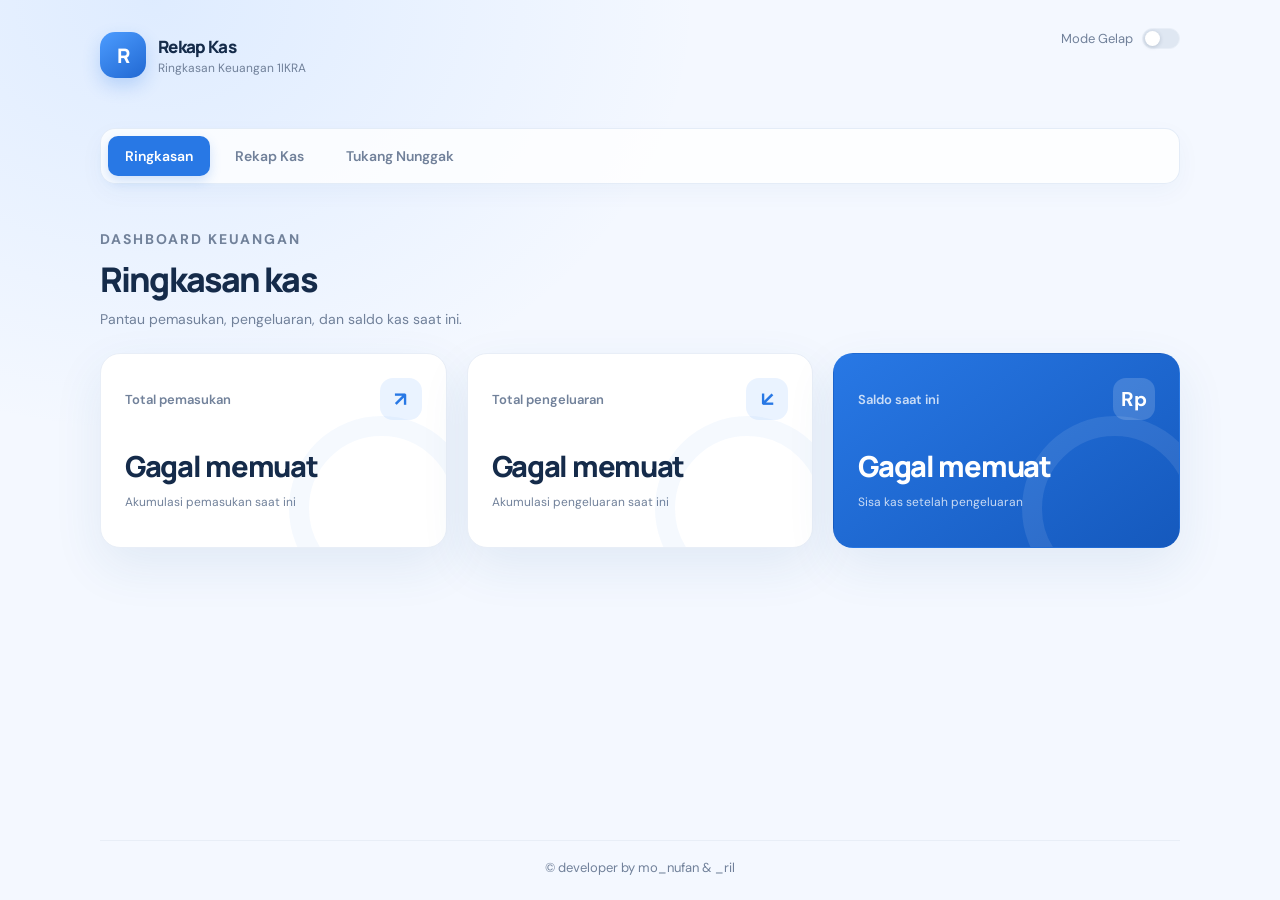
==== commit 4f1faa9b: "developer" ====
--- a/index.html
+++ b/index.html
@@ -62,7 +62,7 @@
       </section>
     </main>
     <footer>
-      <p>© developer by mo_nufan</p>
+      <p>© developer by mo_nufan & _ril</p>
     </footer>
     <script src="main.js" defer></script>
     <script src="theme.js" defer></script>
